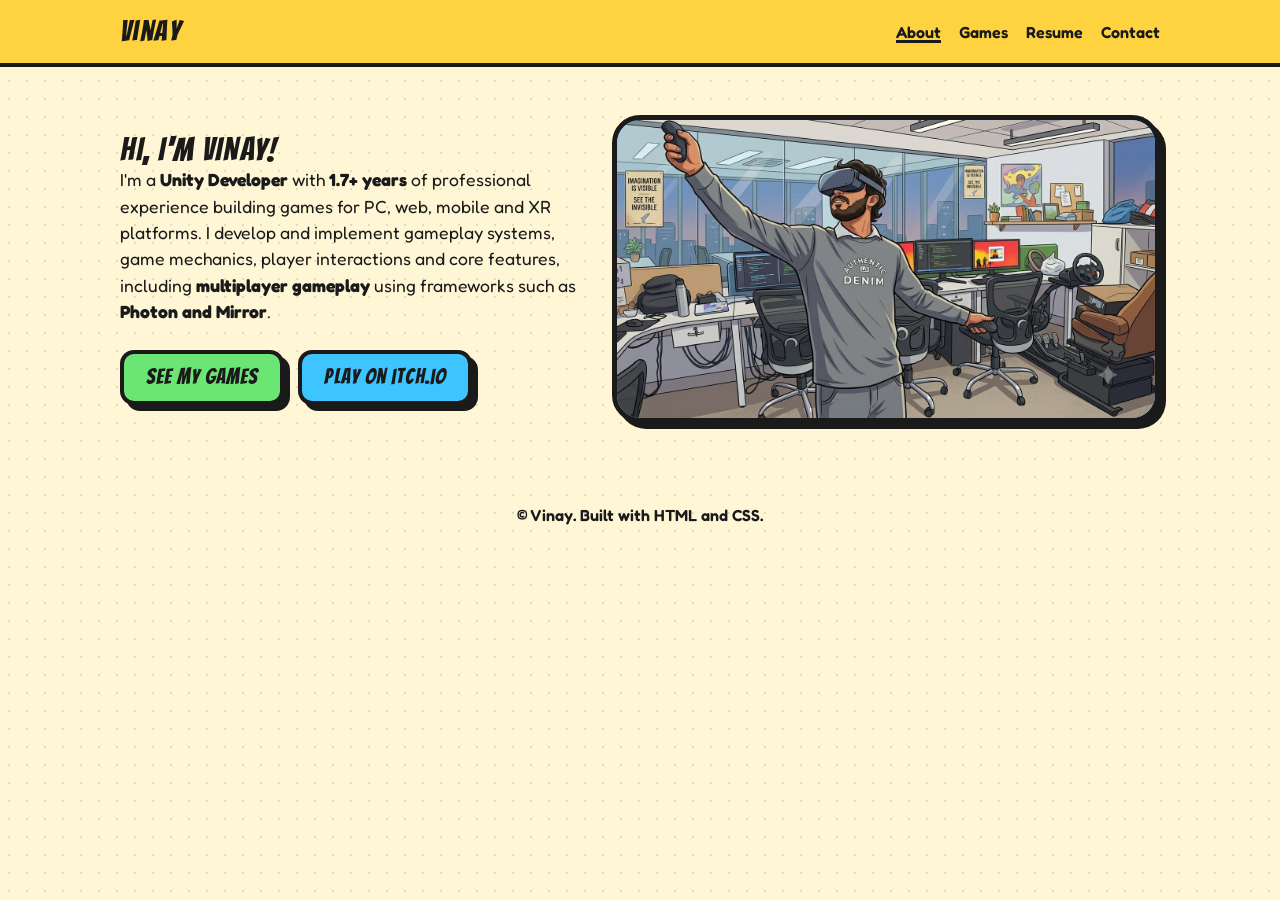
==== index.html @ 281eb896 "laws of newton gif added" ====
<!doctype html>
<html lang="en">
  <head>
    <meta charset="UTF-8" />
    <meta name="viewport" content="width=device-width, initial-scale=1" />
    <title>Vinay | Unity & XR Game Developer</title>
    <meta
      name="description"
      content="Portfolio of Vinay, a Unity and XR game developer working across mobile, desktop, VR and WebGL."
    />
    <link rel="preconnect" href="https://fonts.googleapis.com" />
    <link rel="preconnect" href="https://fonts.gstatic.com" crossorigin />
    <link
      href="https://fonts.googleapis.com/css2?family=Bangers&family=Fredoka:wght@400;600&display=swap"
      rel="stylesheet"
    />
    <link rel="stylesheet" href="style.css" />
  </head>
  <body>
    <nav>
      <div class="wrap">
        <a class="logo" href="index.html#top">Vinay</a>
        <ul>
          <li><a href="index.html" class="active">About</a></li>
          <li><a href="games.html">Games</a></li>
          <li><a href="resume.html">Resume</a></li>
          <li><a href="contact.html">Contact</a></li>
        </ul>
      </div>
    </nav>
    <main>
      <header class="hero" id="top">
        <div class="wrap hero-grid">
          <div class="hero-text">
            <h1>HI, I'M VINAY!</h1>
            <p class="about-text">
              I'm a <strong>Unity Developer</strong> with
              <strong>1.7+ years</strong> of professional experience building
              games for PC, web, mobile and XR platforms. I develop and
              implement gameplay systems, game mechanics, player interactions
              and core features, including
              <strong>multiplayer gameplay</strong> using frameworks such as
              <strong>Photon and Mirror</strong>.
            </p>
            <div class="btns">
              <a class="btn" href="games.html">See my games</a>
              <a class="btn alt" href="https://vinaydev.itch.io/"
                >Play on itch.io</a
              >
            </div>
          </div>
          <div class="mascot">
            <img src="assets/mascot.png" alt="Vinay working in VR" />
          </div>
        </div>
      </header>
    </main>
    <footer>&copy; Vinay. Built with HTML and CSS.</footer>
  </body>
</html>
---- style.css ----
:root {
  --ink: #1a1a1a;
  --paper: #fff6d6;
  --yellow: #ffd23f;
  --pink: #ff5c8a;
  --blue: #3ec5ff;
  --green: #6be675;
  --shadow: 6px 6px 0 var(--ink);
}

* {
  box-sizing: border-box;
  margin: 0;
}

html {
  scroll-behavior: smooth;
}

body {
  font-family: "Fredoka", "Trebuchet MS", sans-serif;
  color: var(--ink);
  background: var(--paper);
  background-image: radial-gradient(
    rgba(26, 26, 26, 0.12) 1.5px,
    transparent 1.5px
  );
  background-size: 18px 18px;
  line-height: 1.5;
}

h1,
h2,
h3,
.logo,
.btn,
.skills li {
  font-family: "Bangers", "Impact", sans-serif;
  font-weight: 400;
  letter-spacing: 0.05em;
}

h1,
h2,
h3 {
  line-height: 1.05;
}

a {
  color: inherit;
}

a:focus-visible {
  outline: 4px solid var(--pink);
  outline-offset: 3px;
}

.wrap {
  max-width: 1080px;
  margin: 0 auto;
  padding: 0 20px;
}

nav {
  position: sticky;
  top: 0;
  z-index: 5;
  background: var(--yellow);
  border-bottom: 4px solid var(--ink);
}

nav .wrap {
  display: flex;
  justify-content: space-between;
  align-items: center;
  padding-top: 10px;
  padding-bottom: 10px;
  gap: 12px;
  flex-wrap: wrap;
}

.logo {
  font-size: 1.8rem;
  text-decoration: none;
}

nav ul {
  display: flex;
  gap: 18px;
  list-style: none;
  padding: 0;
  flex-wrap: wrap;
}

nav ul a {
  font-weight: 600;
  text-decoration: none;
}

nav ul a:hover {
  text-decoration: underline;
  text-decoration-thickness: 3px;
}

.hero {
  padding: 48px 0;
}

.hero .wrap {
  display: grid;
  grid-template-columns: 1fr 1.2fr;
  gap: 36px;
  align-items: center;
}

.mascot {
  width: 100%;
  aspect-ratio: 16 / 9;
  background: var(--blue);
  border: 5px solid var(--ink);
  border-radius: 20px;
  box-shadow: 8px 8px 0 var(--ink);
  overflow: hidden;
  display: flex;
  align-items: center;
  justify-content: center;
}

.mascot img {
  width: 100%;
  height: 100%;
  object-fit: cover;
  display: block;
}

@media (max-width: 900px) {
  .hero .wrap {
    grid-template-columns: 1fr;
  }
}

.btns {
  display: flex;
  gap: 14px;
  margin-top: 24px;
  flex-wrap: wrap;
}

.btn {
  display: inline-block;
  font-size: 1.3rem;
  text-decoration: none;
  background: var(--green);
  border: 4px solid var(--ink);
  border-radius: 14px;
  padding: 8px 22px;
  box-shadow: var(--shadow);
  transition:
    transform 0.1s,
    box-shadow 0.1s;
}

.btn.alt {
  background: var(--blue);
}

.btn:hover {
  transform: translate(3px, 3px);
  box-shadow: 3px 3px 0 var(--ink);
}

.mascot {
  display: grid;
  place-items: center;
  min-height: 280px;
  background: var(--blue);
  border: 5px solid var(--ink);
  border-radius: 28px;
  box-shadow: var(--shadow);
  overflow: hidden;
}

.mascot img {
  max-width: 100%;
  max-height: 380px;
  display: block;
}

.mascot span {
  font-family: "Bangers", "Impact", sans-serif;
  font-size: 1.6rem;
  padding: 20px;
  text-align: center;
}

.mascot:has(img) span {
  display: none;
}

.mascot.round {
  width: 260px;
  height: 260px;
  min-height: 0;
  border-radius: 50%;
  justify-self: center;
}

.mascot.round img {
  width: 100%;
  height: 100%;
  max-height: none;
  object-fit: cover;
}

.mascot.round span {
  font-size: 1.1rem;
  padding: 12px;
}

section {
  padding: 48px 0;
}

h2 {
  font-size: clamp(2.2rem, 5vw, 3.2rem);
  display: inline-block;
  background: var(--yellow);
  border: 4px solid var(--ink);
  padding: 4px 18px;
  box-shadow: var(--shadow);
  transform: rotate(-1.5deg);
  margin-bottom: 32px;
}

.grid {
  display: grid;
  grid-template-columns: repeat(auto-fit, minmax(min(100%, 440px), 1fr));
  gap: 28px;
}

.card {
  background: #fff;
  border: 5px solid var(--ink);
  border-radius: 20px;
  box-shadow: var(--shadow);
  overflow: hidden;
  display: flex;
  flex-direction: column;
}

.video {
  aspect-ratio: 16/9;
  background: var(--ink);
  display: grid;
  place-items: center;
  border-bottom: 5px solid var(--ink);
}

.video:empty::after {
  content: "Video coming soon";
  font-family: "Bangers", "Impact", sans-serif;
  color: var(--yellow);
  font-size: 1.7rem;
  letter-spacing: 0.06em;
}

.video iframe {
  width: 100%;
  height: 100%;
  border: 0;
}

.info {
  padding: 18px 20px 22px;
}

.info h3 {
  font-size: 1.9rem;
  margin-bottom: 6px;
}

.meta {
  font-weight: 600;
  opacity: 0.7;
  margin-bottom: 6px;
}

h3.group {
  font-size: 1.6rem;
  margin: 28px 0 6px;
}

h3.group .when {
  font-family: "Fredoka", sans-serif;
  font-size: 1rem;
  font-weight: 600;
  opacity: 0.7;
  margin-left: 10px;
}

.group-note {
  margin-bottom: 18px;
  max-width: 40rem;
}

.grid + h3.group {
  margin-top: 40px;
}

.skillgroups {
  display: grid;
  grid-template-columns: repeat(auto-fit, minmax(220px, 1fr));
  gap: 18px;
}

.skillgroup {
  background: #fff;
  border: 4px solid var(--ink);
  border-radius: 14px;
  padding: 14px;
  box-shadow: 5px 5px 0 var(--ink);
}

.skillgroup h3.group {
  font-size: 1.3rem;
  margin: 0 0 10px;
}

.more {
  display: inline-block;
  margin-top: 12px;
  font-weight: 600;
}

.chips {
  display: flex;
  flex-wrap: wrap;
  gap: 8px;
  margin-top: 14px;
  list-style: none;
  padding: 0;
}

.chips li {
  background: var(--yellow);
  border: 3px solid var(--ink);
  border-radius: 999px;
  padding: 2px 12px;
  font-size: 0.9rem;
  font-weight: 600;
}

.card:nth-child(4n + 2) .chips li {
  background: var(--pink);
  color: #fff;
}

.card:nth-child(4n + 3) .chips li {
  background: var(--blue);
}

.card:nth-child(4n + 4) .chips li {
  background: var(--green);
}

.skills {
  display: flex;
  flex-wrap: wrap;
  gap: 8px;
  list-style: none;
  padding: 0;
}

.skills li {
  font-size: 1rem;
  background: #fff;
  border: 3px solid var(--ink);
  border-radius: 8px;
  padding: 3px 12px;
  box-shadow: 3px 3px 0 var(--ink);
}

.contact {
  background: var(--pink);
  border: 5px solid var(--ink);
  border-radius: 24px;
  box-shadow: var(--shadow);
  padding: 32px;
}

.contact p {
  margin-bottom: 20px;
  font-size: 1.1rem;
  max-width: 36rem;
}

.about-text {
  max-width: 44rem;
  font-size: 1.1rem;
}

.contact-row {
  display: flex;
  align-items: flex-start;
  gap: 22px;
  flex-wrap: wrap;
  margin-bottom: 22px;
}

.icon-item {
  display: flex;
  flex-direction: column;
  align-items: center;
  gap: 6px;
  text-decoration: none;
  color: var(--ink);
  cursor: pointer;
}

.icon-circle {
  width: 48px;
  height: 48px;
  border-radius: 50%;
  background: #fff;
  border: 3px solid var(--ink);
  display: flex;
  align-items: center;
  justify-content: center;
  box-shadow: 3px 3px 0 var(--ink);
  transition:
    transform 0.1s,
    box-shadow 0.1s;
}

.icon-item:hover .icon-circle {
  transform: translate(2px, 2px);
  box-shadow: 1px 1px 0 var(--ink);
}

.icon-label {
  font-size: 0.85rem;
  font-weight: 600;
}

footer {
  text-align: center;
  padding: 32px 20px 48px;
  font-weight: 600;
}

@media (max-width: 760px) {
  .hero .wrap {
    grid-template-columns: 1fr;
  }
  .hero {
    padding-top: 40px;
  }
}

@media (prefers-reduced-motion: reduce) {
  html {
    scroll-behavior: auto;
  }
  .btn {
    transition: none;
  }
}

.dev-badge {
  font-size: 0.75rem;
  font-weight: 600;
  color: #6b7280;
  border: 1.5px solid #6b7280;
  border-radius: 12px;
  padding: 2px 8px;
  margin-left: 8px;
  vertical-align: middle;
  text-transform: uppercase;
}

.page-header {
  padding: 56px 0 8px;
}
.page-header h1 {
  font-size: clamp(2.6rem, 7vw, 4.2rem);
  color: var(--pink);
  -webkit-text-stroke: 3px var(--ink);
  paint-order: stroke fill;
}
nav ul a.active {
  text-decoration: underline;
  text-decoration-thickness: 3px;
}
.resume-intro {
  padding-top: 8px;
}
.resume-top {
  display: flex;
  align-items: center;
  gap: 16px;
  flex-wrap: wrap;
  margin-bottom: 8px;
}

.video-link {
  display: block;
  position: relative;
  text-decoration: none;
  cursor: pointer;
}

.video {
  position: relative;
  aspect-ratio: 16 / 9;
  background: var(--ink);
  border-bottom: 5px solid var(--ink);
  overflow: hidden;
}

.video img {
  width: 100%;
  height: 100%;
  object-fit: cover;
  display: block;
}

/* .video-link::after {
  content: "▶ Watch on YouTube";
  position: absolute;
  bottom: 12px;
  right: 12px;
  background: rgba(26, 26, 26, 0.9);
  color: var(--yellow);
  font-family: "Bangers", "Impact", sans-serif;
  padding: 4px 12px;
  border: 2px solid var(--ink);
  border-radius: 8px;
  font-size: 1rem;
  letter-spacing: 0.05em;
  box-shadow: 2px 2px 0 var(--ink);
  opacity: 0.85;
  transition:
    opacity 0.2s,
    transform 0.2s;
} */

.video-link:hover::after {
  opacity: 1;
  transform: scale(1.05);
}

.video-modal-btn {
  background: none;
  border: none;
  padding: 0;
  width: 100%;
  cursor: pointer;
  display: block;
  text-align: left;
}

.modal {
  position: fixed;
  top: 0;
  left: 0;
  width: 100vw;
  height: 100vh;
  z-index: 100;
  display: flex;
  align-items: center;
  justify-content: center;
  opacity: 0;
  pointer-events: none;
  transition: opacity 0.25s ease;
}

.modal.active {
  opacity: 1;
  pointer-events: auto;
}

.modal-overlay {
  position: absolute;
  top: 0;
  left: 0;
  width: 100%;
  height: 100%;
  background: rgba(0, 0, 0, 0.75);
}

.modal-container {
  position: relative;
  background: var(--paper);
  border: 5px solid var(--ink);
  border-radius: 20px;
  box-shadow: 8px 8px 0 var(--ink);
  width: 90%;
  max-width: 720px;
  max-height: 90vh;
  overflow-y: auto;
  z-index: 101;
  padding: 24px;
}

.modal-close {
  position: absolute;
  top: 12px;
  right: 16px;
  background: var(--pink);
  color: #fff;
  border: 3px solid var(--ink);
  border-radius: 50%;
  width: 36px;
  height: 36px;
  font-size: 1.4rem;
  font-weight: bold;
  cursor: pointer;
  display: flex;
  align-items: center;
  justify-content: center;
  z-index: 102;
  box-shadow: 2px 2px 0 var(--ink);
}

.modal-video-wrap {
  aspect-ratio: 16 / 9;
  background: var(--ink);
  border: 4px solid var(--ink);
  border-radius: 12px;
  overflow: hidden;
  margin-bottom: 20px;
}

.modal-video-wrap iframe {
  width: 100%;
  height: 100%;
  border: 0;
}

.modal-body h2 {
  font-size: 2rem;
  margin-bottom: 10px;
}

.modal-body h3 {
  font-size: 1.4rem;
  margin-top: 18px;
  margin-bottom: 6px;
  color: var(--pink);
}

.modal-desc,
.modal-tech {
  font-size: 1.05rem;
  line-height: 1.6;
}

.card.modal-trigger {
  cursor: pointer;
  transition:
    transform 0.15s ease,
    box-shadow 0.15s ease;
}

.card.modal-trigger:hover {
  transform: translate(-2px, -2px);
  box-shadow: 8px 8px 0 var(--ink);
}
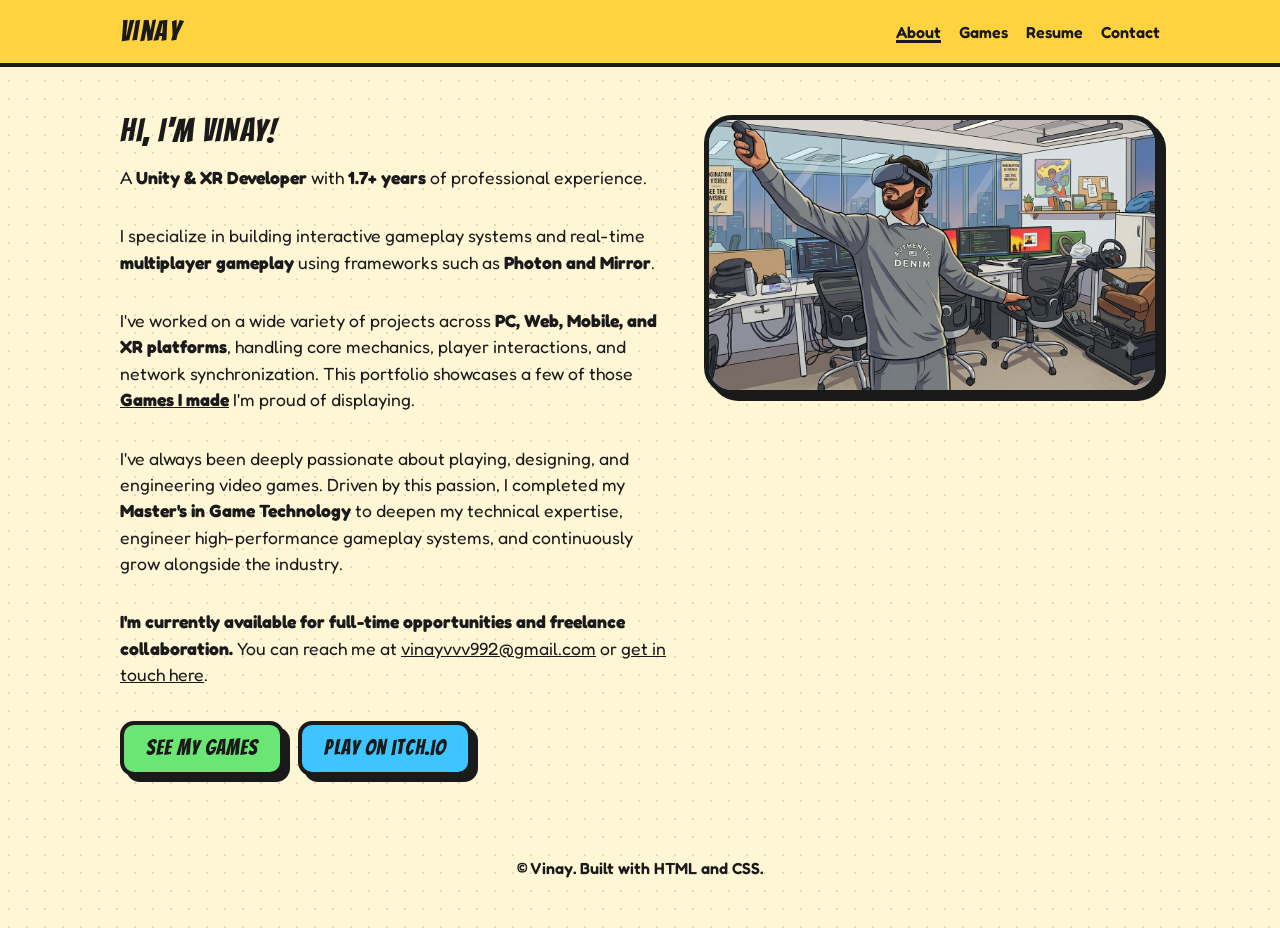
==== commit 9790021b: "changes at bio" ====
--- a/index.html
+++ b/index.html
@@ -33,14 +33,41 @@
         <div class="wrap hero-grid">
           <div class="hero-text">
             <h1>HI, I'M VINAY!</h1>
+
             <p class="about-text">
-              I'm a <strong>Unity Developer</strong> with
-              <strong>1.7+ years</strong> of professional experience building
-              games for PC, web, mobile and XR platforms. I develop and
-              implement gameplay systems, game mechanics, player interactions
-              and core features, including
-              <strong>multiplayer gameplay</strong> using frameworks such as
-              <strong>Photon and Mirror</strong>.
+              A <strong>Unity & XR Developer</strong> with
+              <strong>1.7+ years</strong> of professional experience.
+            </p>
+            <p class="about-text">
+              I specialize in building interactive gameplay systems and
+              real-time <strong>multiplayer gameplay</strong> using frameworks
+              such as <strong>Photon and Mirror</strong>.
+            </p>
+            <p class="about-text">
+              I've worked on a wide variety of projects across
+              <strong>PC, Web, Mobile, and XR platforms</strong>, handling core
+              mechanics, player interactions, and network synchronization. This
+              portfolio showcases a few of those
+              <a href="#games"><strong>Games I made</strong></a> I'm proud of
+              displaying.
+            </p>
+
+            <p class="about-text">
+              I've always been deeply passionate about playing, designing, and
+              engineering video games. Driven by this passion, I completed my
+              <strong>Master's in Game Technology</strong> to deepen my
+              technical expertise, engineer high-performance gameplay systems,
+              and continuously grow alongside the industry.
+            </p>
+
+            <p class="about-text">
+              <strong
+                >I'm currently available for full-time opportunities and
+                freelance collaboration.</strong
+              >
+              You can reach me at
+              <a href="#contact">vinayvvv992@gmail.com</a> or
+              <a href="#contact">get in touch here</a>.
             </p>
             <div class="btns">
               <a class="btn" href="games.html">See my games</a>
--- a/style.css
+++ b/style.css
@@ -101,16 +101,15 @@
   text-decoration: underline;
   text-decoration-thickness: 3px;
 }
-
 .hero {
   padding: 48px 0;
 }
 
 .hero .wrap {
   display: grid;
-  grid-template-columns: 1fr 1.2fr;
+  grid-template-columns: 1.2fr 1fr;
   gap: 36px;
-  align-items: center;
+  align-items: start;
 }
 
 .mascot {
@@ -124,6 +123,8 @@
   display: flex;
   align-items: center;
   justify-content: center;
+  position: sticky;
+  top: 80px;
 }
 
 .mascot img {
@@ -393,10 +394,13 @@
   font-size: 1.1rem;
   max-width: 36rem;
 }
-
+.hero-text h1 {
+  margin-bottom: 1rem;
+}
 .about-text {
   max-width: 44rem;
   font-size: 1.1rem;
+  margin-bottom: 2rem;
 }
 
 .contact-row {
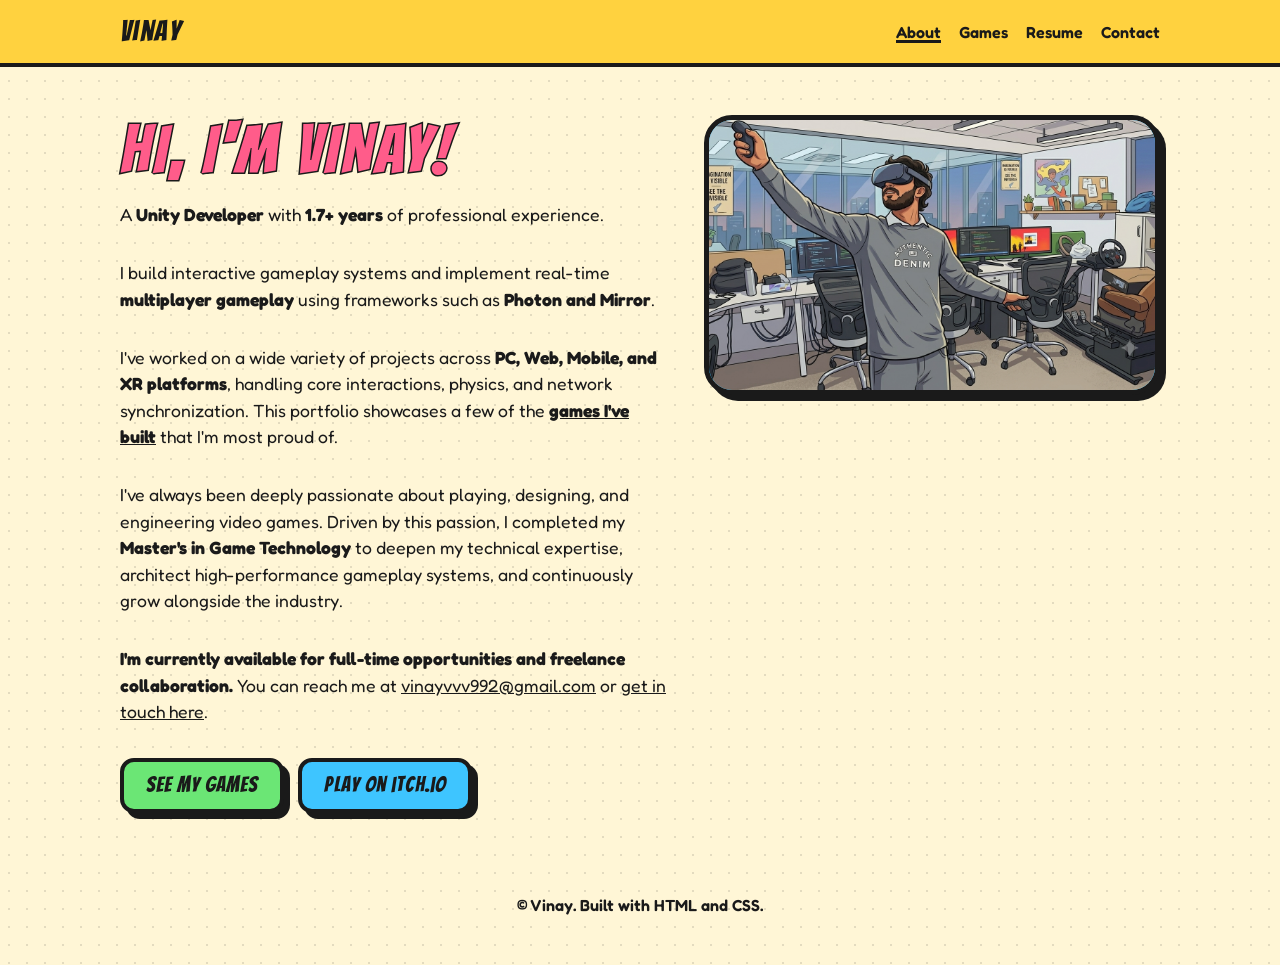
==== commit 742f6272: "changes in resume" ====
--- a/index.html
+++ b/index.html
@@ -3,7 +3,7 @@
   <head>
     <meta charset="UTF-8" />
     <meta name="viewport" content="width=device-width, initial-scale=1" />
-    <title>Vinay | Unity & XR Game Developer</title>
+    <title>Vinay | Unity Developer</title>
     <meta
       name="description"
       content="Portfolio of Vinay, a Unity and XR game developer working across mobile, desktop, VR and WebGL."
@@ -35,29 +35,29 @@
             <h1>HI, I'M VINAY!</h1>
 
             <p class="about-text">
-              A <strong>Unity & XR Developer</strong> with
+              A <strong>Unity Developer</strong> with
               <strong>1.7+ years</strong> of professional experience.
             </p>
             <p class="about-text">
-              I specialize in building interactive gameplay systems and
-              real-time <strong>multiplayer gameplay</strong> using frameworks
-              such as <strong>Photon and Mirror</strong>.
+              I build interactive gameplay systems and implement real-time
+              <strong>multiplayer gameplay</strong> using frameworks such as
+              <strong>Photon and Mirror</strong>.
             </p>
             <p class="about-text">
               I've worked on a wide variety of projects across
               <strong>PC, Web, Mobile, and XR platforms</strong>, handling core
-              mechanics, player interactions, and network synchronization. This
-              portfolio showcases a few of those
-              <a href="#games"><strong>Games I made</strong></a> I'm proud of
-              displaying.
+              interactions, physics, and network synchronization. This portfolio
+              showcases a few of the
+              <a href="games.html"> <strong>games I've built</strong></a> that
+              I'm most proud of.
             </p>
 
             <p class="about-text">
               I've always been deeply passionate about playing, designing, and
               engineering video games. Driven by this passion, I completed my
-              <strong>Master's in Game Technology</strong> to deepen my
-              technical expertise, engineer high-performance gameplay systems,
-              and continuously grow alongside the industry.
+              <strong>Master's in Game Technology</strong>
+              to deepen my technical expertise, architect high-performance
+              gameplay systems, and continuously grow alongside the industry.
             </p>
 
             <p class="about-text">
@@ -66,8 +66,8 @@
                 freelance collaboration.</strong
               >
               You can reach me at
-              <a href="#contact">vinayvvv992@gmail.com</a> or
-              <a href="#contact">get in touch here</a>.
+              <a href="contact.html">vinayvvv992@gmail.com</a> or
+              <a href="contact.html"> get in touch here</a>.
             </p>
             <div class="btns">
               <a class="btn" href="games.html">See my games</a>
--- a/style.css
+++ b/style.css
@@ -110,6 +110,13 @@
   grid-template-columns: 1.2fr 1fr;
   gap: 36px;
   align-items: start;
+}
+.hero-text h1 {
+  font-size: clamp(2.6rem, 7vw, 4.2rem);
+  color: var(--pink);
+  -webkit-text-stroke: 3px var(--ink);
+  paint-order: stroke fill;
+  margin-bottom: 0.5rem;
 }
 
 .mascot {
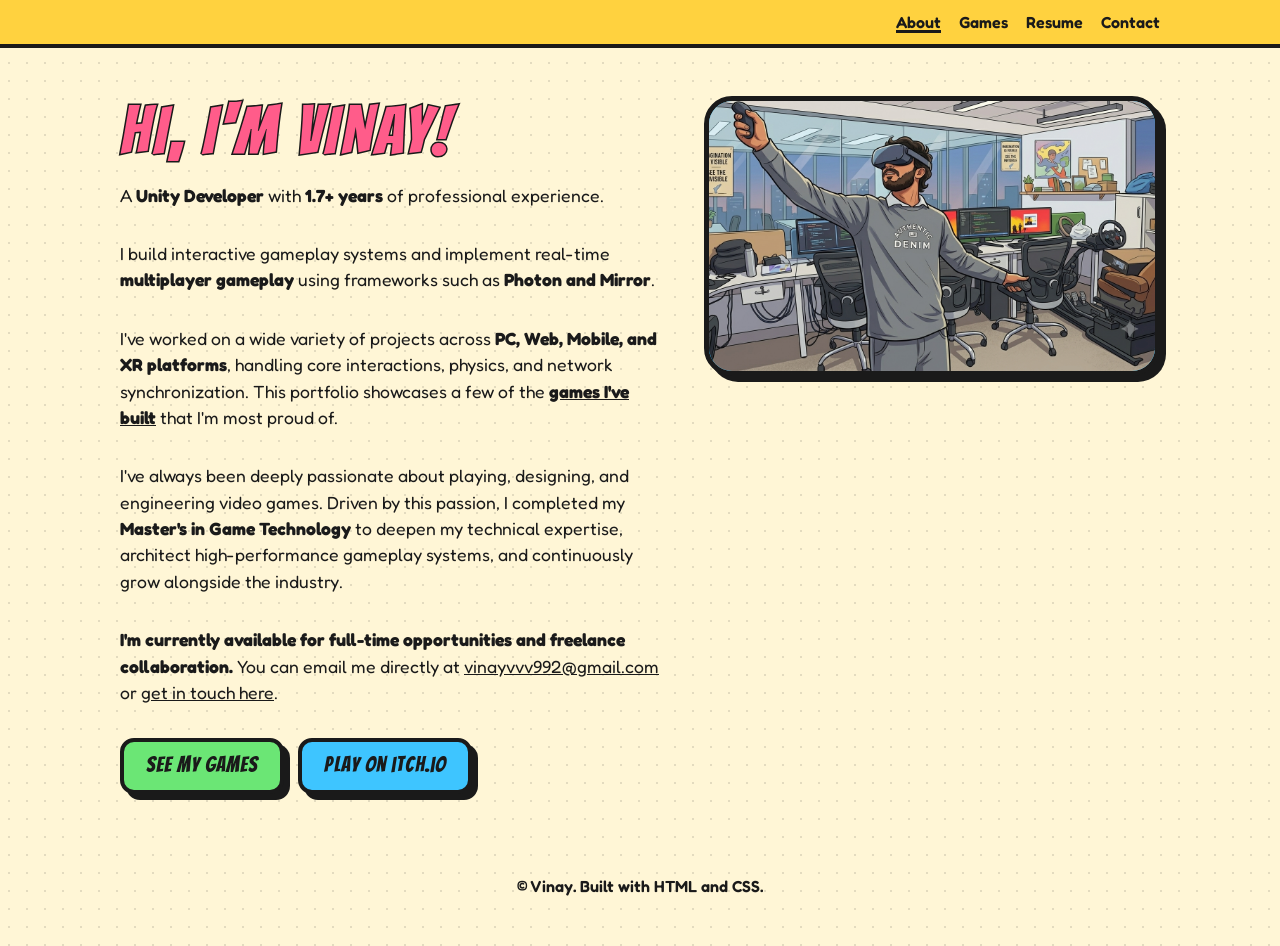
==== commit 2b857f19: "changes in contact page" ====
--- a/index.html
+++ b/index.html
@@ -19,7 +19,7 @@
   <body>
     <nav>
       <div class="wrap">
-        <a class="logo" href="index.html#top">Vinay</a>
+        <!-- <a class="logo" href="index.html#top">Vinay</a> -->
         <ul>
           <li><a href="index.html" class="active">About</a></li>
           <li><a href="games.html">Games</a></li>
@@ -60,14 +60,15 @@
               gameplay systems, and continuously grow alongside the industry.
             </p>
 
+            <p class="about-text"></p>
             <p class="about-text">
               <strong
                 >I'm currently available for full-time opportunities and
-                freelance collaboration.</strong
-              >
-              You can reach me at
-              <a href="contact.html">vinayvvv992@gmail.com</a> or
-              <a href="contact.html"> get in touch here</a>.
+                freelance collaboration.
+              </strong>
+              You can email me directly at
+              <a href="mailto:vinayvvv992@gmail.com">vinayvvv992@gmail.com</a>
+              or <a href="contact.html">get in touch here</a>.
             </p>
             <div class="btns">
               <a class="btn" href="games.html">See my games</a>
--- a/style.css
+++ b/style.css
@@ -71,7 +71,7 @@
 
 nav .wrap {
   display: flex;
-  justify-content: space-between;
+  justify-content: flex-end;
   align-items: center;
   padding-top: 10px;
   padding-bottom: 10px;
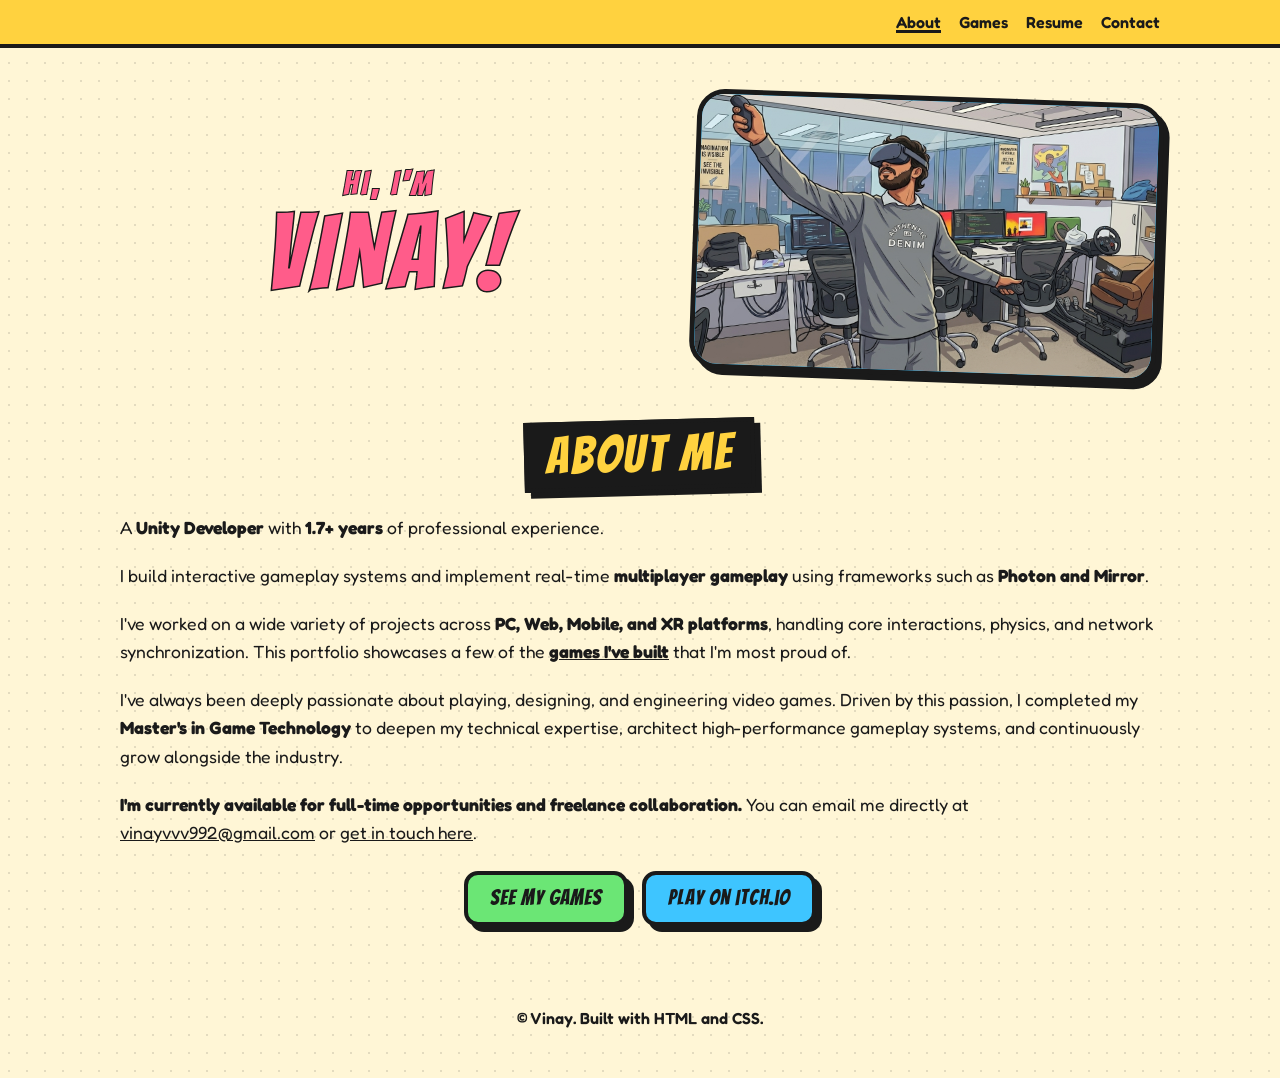
==== commit 144ae660: "changes made in intro page" ====
--- a/index.html
+++ b/index.html
@@ -30,55 +30,56 @@
     </nav>
     <main>
       <header class="hero" id="top">
-        <div class="wrap hero-grid">
-          <div class="hero-text">
-            <h1>HI, I'M VINAY!</h1>
-
-            <p class="about-text">
-              A <strong>Unity Developer</strong> with
-              <strong>1.7+ years</strong> of professional experience.
-            </p>
-            <p class="about-text">
-              I build interactive gameplay systems and implement real-time
-              <strong>multiplayer gameplay</strong> using frameworks such as
-              <strong>Photon and Mirror</strong>.
-            </p>
-            <p class="about-text">
-              I've worked on a wide variety of projects across
-              <strong>PC, Web, Mobile, and XR platforms</strong>, handling core
-              interactions, physics, and network synchronization. This portfolio
-              showcases a few of the
-              <a href="games.html"> <strong>games I've built</strong></a> that
-              I'm most proud of.
-            </p>
-
-            <p class="about-text">
-              I've always been deeply passionate about playing, designing, and
-              engineering video games. Driven by this passion, I completed my
-              <strong>Master's in Game Technology</strong>
-              to deepen my technical expertise, architect high-performance
-              gameplay systems, and continuously grow alongside the industry.
-            </p>
-
-            <p class="about-text"></p>
-            <p class="about-text">
-              <strong
-                >I'm currently available for full-time opportunities and
-                freelance collaboration.
-              </strong>
-              You can email me directly at
-              <a href="mailto:vinayvvv992@gmail.com">vinayvvv992@gmail.com</a>
-              or <a href="contact.html">get in touch here</a>.
-            </p>
-            <div class="btns">
-              <a class="btn" href="games.html">See my games</a>
-              <a class="btn alt" href="https://vinaydev.itch.io/"
-                >Play on itch.io</a
-              >
+        <div class="wrap">
+          <div class="hero-top">
+            <div class="hero-name">
+              <h1><span class="hello">HI, I'M</span> VINAY!</h1>
+            </div>
+            <div class="mascot">
+              <img src="assets/mascot.png" alt="Vinay working in VR" />
             </div>
           </div>
-          <div class="mascot">
-            <img src="assets/mascot.png" alt="Vinay working in VR" />
+
+          <div class="about-tag"><h2>About me</h2></div>
+
+          <p class="about-text">
+            A <strong>Unity Developer</strong> with
+            <strong>1.7+ years</strong> of professional experience.
+          </p>
+          <p class="about-text">
+            I build interactive gameplay systems and implement real-time
+            <strong>multiplayer gameplay</strong> using frameworks such as
+            <strong>Photon and Mirror</strong>.
+          </p>
+          <p class="about-text">
+            I've worked on a wide variety of projects across
+            <strong>PC, Web, Mobile, and XR platforms</strong>, handling core
+            interactions, physics, and network synchronization. This portfolio
+            showcases a few of the
+            <a href="games.html"> <strong>games I've built</strong></a> that
+            I'm most proud of.
+          </p>
+          <p class="about-text">
+            I've always been deeply passionate about playing, designing, and
+            engineering video games. Driven by this passion, I completed my
+            <strong>Master's in Game Technology</strong>
+            to deepen my technical expertise, architect high-performance
+            gameplay systems, and continuously grow alongside the industry.
+          </p>
+          <p class="about-text">
+            <strong
+              >I'm currently available for full-time opportunities and
+              freelance collaboration.
+            </strong>
+            You can email me directly at
+            <a href="mailto:vinayvvv992@gmail.com">vinayvvv992@gmail.com</a>
+            or <a href="contact.html">get in touch here</a>.
+          </p>
+          <div class="btns">
+            <a class="btn" href="games.html">See my games</a>
+            <a class="btn alt" href="https://vinaydev.itch.io/"
+              >Play on itch.io</a
+            >
           </div>
         </div>
       </header>
--- a/style.css
+++ b/style.css
@@ -71,7 +71,7 @@
 
 nav .wrap {
   display: flex;
-  justify-content: flex-end;
+  justify-content: flex-end; /* Moves About, Games, Resume, Contact to the right */
   align-items: center;
   padding-top: 10px;
   padding-bottom: 10px;
@@ -105,18 +105,34 @@
   padding: 48px 0;
 }
 
-.hero .wrap {
+.hero-top {
   display: grid;
-  grid-template-columns: 1.2fr 1fr;
+  grid-template-columns: 1.15fr 1fr;
   gap: 36px;
-  align-items: start;
-}
-.hero-text h1 {
-  font-size: clamp(2.6rem, 7vw, 4.2rem);
+  align-items: center;
+  margin-bottom: 44px;
+}
+.hero-name {
+  text-align: center;
+}
+.hero-name h1 {
+  font-size: clamp(3.6rem, 10vw, 6.5rem);
+  line-height: 1;
   color: var(--pink);
   -webkit-text-stroke: 3px var(--ink);
   paint-order: stroke fill;
-  margin-bottom: 0.5rem;
+}
+.hero-name h1 .hello {
+  display: block;
+  font-size: 0.32em;
+  letter-spacing: 0.1em;
+  -webkit-text-stroke: 2px var(--ink);
+}
+.about-tag {
+  text-align: center;
+}
+.about-tag h2 {
+  margin-bottom: 24px;
 }
 
 .mascot {
@@ -130,8 +146,7 @@
   display: flex;
   align-items: center;
   justify-content: center;
-  position: sticky;
-  top: 80px;
+  transform: rotate(2deg);
 }
 
 .mascot img {
@@ -142,7 +157,7 @@
 }
 
 @media (max-width: 900px) {
-  .hero .wrap {
+  .hero-top {
     grid-template-columns: 1fr;
   }
 }
@@ -152,6 +167,7 @@
   gap: 14px;
   margin-top: 24px;
   flex-wrap: wrap;
+  justify-content: center;
 }
 
 .btn {
@@ -232,7 +248,8 @@
 h2 {
   font-size: clamp(2.2rem, 5vw, 3.2rem);
   display: inline-block;
-  background: var(--yellow);
+  background: var(--ink);
+  color: var(--yellow);
   border: 4px solid var(--ink);
   padding: 4px 18px;
   box-shadow: var(--shadow);
@@ -350,25 +367,12 @@
 }
 
 .chips li {
-  background: var(--yellow);
+  background: #fff;
   border: 3px solid var(--ink);
   border-radius: 999px;
   padding: 2px 12px;
   font-size: 0.9rem;
   font-weight: 600;
-}
-
-.card:nth-child(4n + 2) .chips li {
-  background: var(--pink);
-  color: #fff;
-}
-
-.card:nth-child(4n + 3) .chips li {
-  background: var(--blue);
-}
-
-.card:nth-child(4n + 4) .chips li {
-  background: var(--green);
 }
 
 .skills {
@@ -401,13 +405,12 @@
   font-size: 1.1rem;
   max-width: 36rem;
 }
-.hero-text h1 {
-  margin-bottom: 1rem;
-}
 .about-text {
-  max-width: 44rem;
+  max-width: 100%;
+  margin: 0 0 1.25rem;
   font-size: 1.1rem;
-  margin-bottom: 2rem;
+  line-height: 1.6;
+  text-align: left;
 }
 
 .contact-row {
@@ -460,7 +463,7 @@
 }
 
 @media (max-width: 760px) {
-  .hero .wrap {
+  .hero-top {
     grid-template-columns: 1fr;
   }
   .hero {
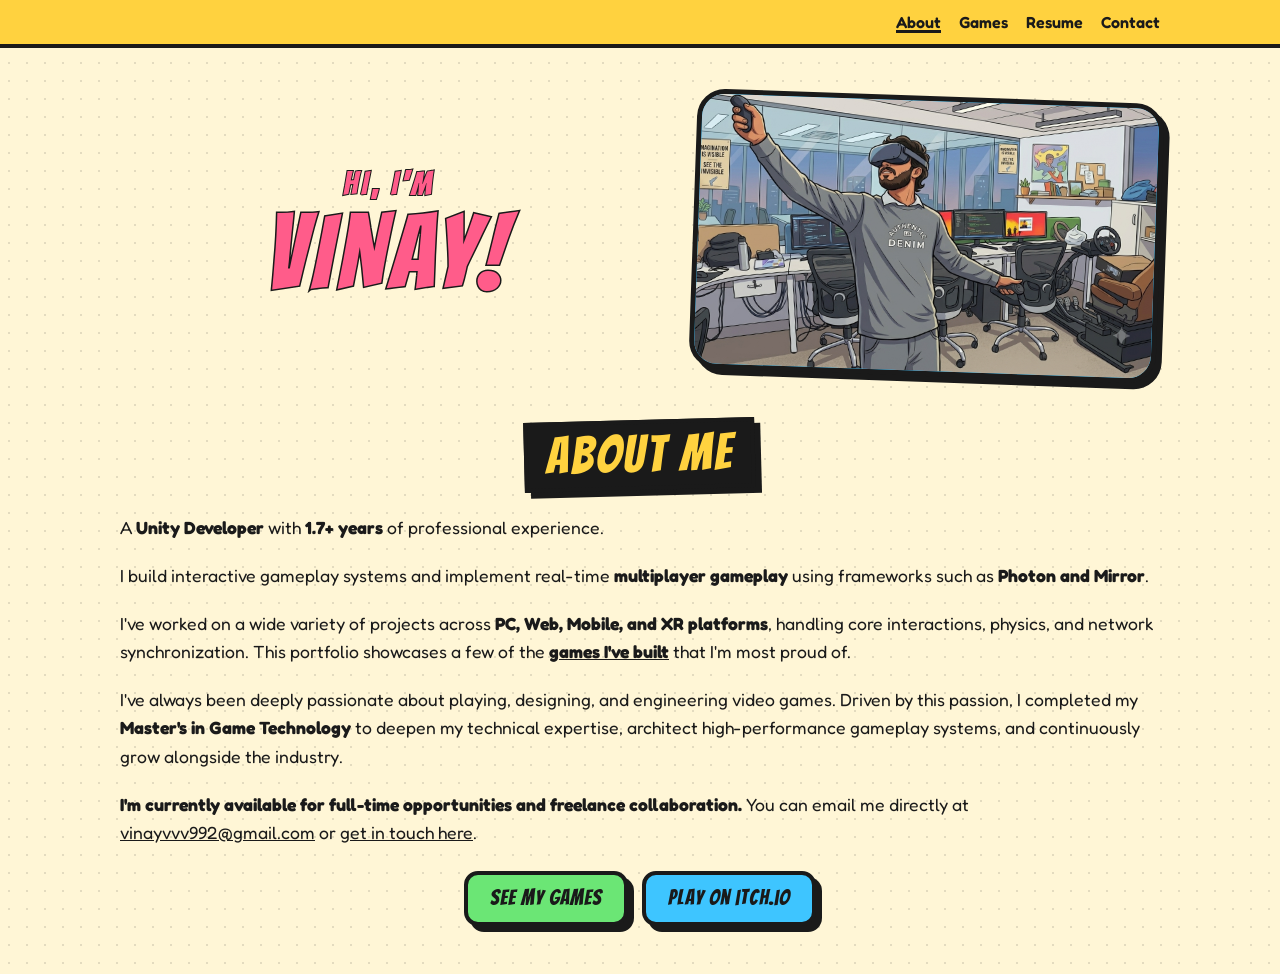
==== commit 12a7b0ac: "made some changes in games" ====
--- a/index.html
+++ b/index.html
@@ -56,8 +56,8 @@
             <strong>PC, Web, Mobile, and XR platforms</strong>, handling core
             interactions, physics, and network synchronization. This portfolio
             showcases a few of the
-            <a href="games.html"> <strong>games I've built</strong></a> that
-            I'm most proud of.
+            <a href="games.html"> <strong>games I've built</strong></a> that I'm
+            most proud of.
           </p>
           <p class="about-text">
             I've always been deeply passionate about playing, designing, and
@@ -68,8 +68,8 @@
           </p>
           <p class="about-text">
             <strong
-              >I'm currently available for full-time opportunities and
-              freelance collaboration.
+              >I'm currently available for full-time opportunities and freelance
+              collaboration.
             </strong>
             You can email me directly at
             <a href="mailto:vinayvvv992@gmail.com">vinayvvv992@gmail.com</a>
@@ -84,6 +84,6 @@
         </div>
       </header>
     </main>
-    <footer>&copy; Vinay. Built with HTML and CSS.</footer>
+    <!-- <footer>&copy; Vinay. Built with HTML and CSS.</footer> -->
   </body>
 </html>
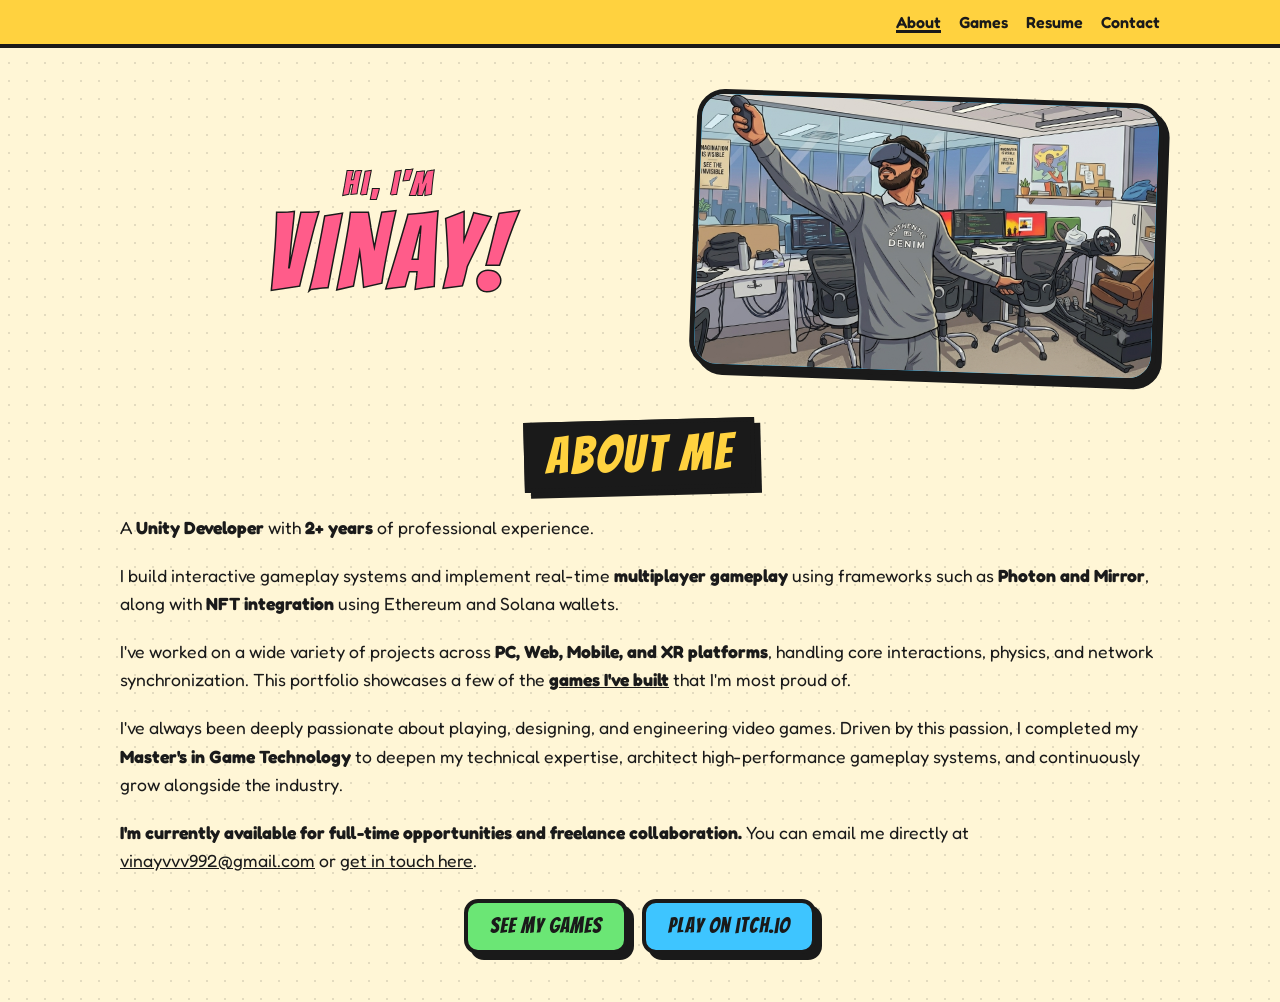
==== commit d7bcb6d5: "bio" ====
--- a/index.html
+++ b/index.html
@@ -43,13 +43,14 @@
           <div class="about-tag"><h2>About me</h2></div>
 
           <p class="about-text">
-            A <strong>Unity Developer</strong> with
-            <strong>1.7+ years</strong> of professional experience.
+            A <strong>Unity Developer</strong> with <strong>2+ years</strong> of
+            professional experience.
           </p>
           <p class="about-text">
             I build interactive gameplay systems and implement real-time
             <strong>multiplayer gameplay</strong> using frameworks such as
-            <strong>Photon and Mirror</strong>.
+            <strong>Photon and Mirror</strong>, along with
+            <strong>NFT integration</strong> using Ethereum and Solana wallets.
           </p>
           <p class="about-text">
             I've worked on a wide variety of projects across
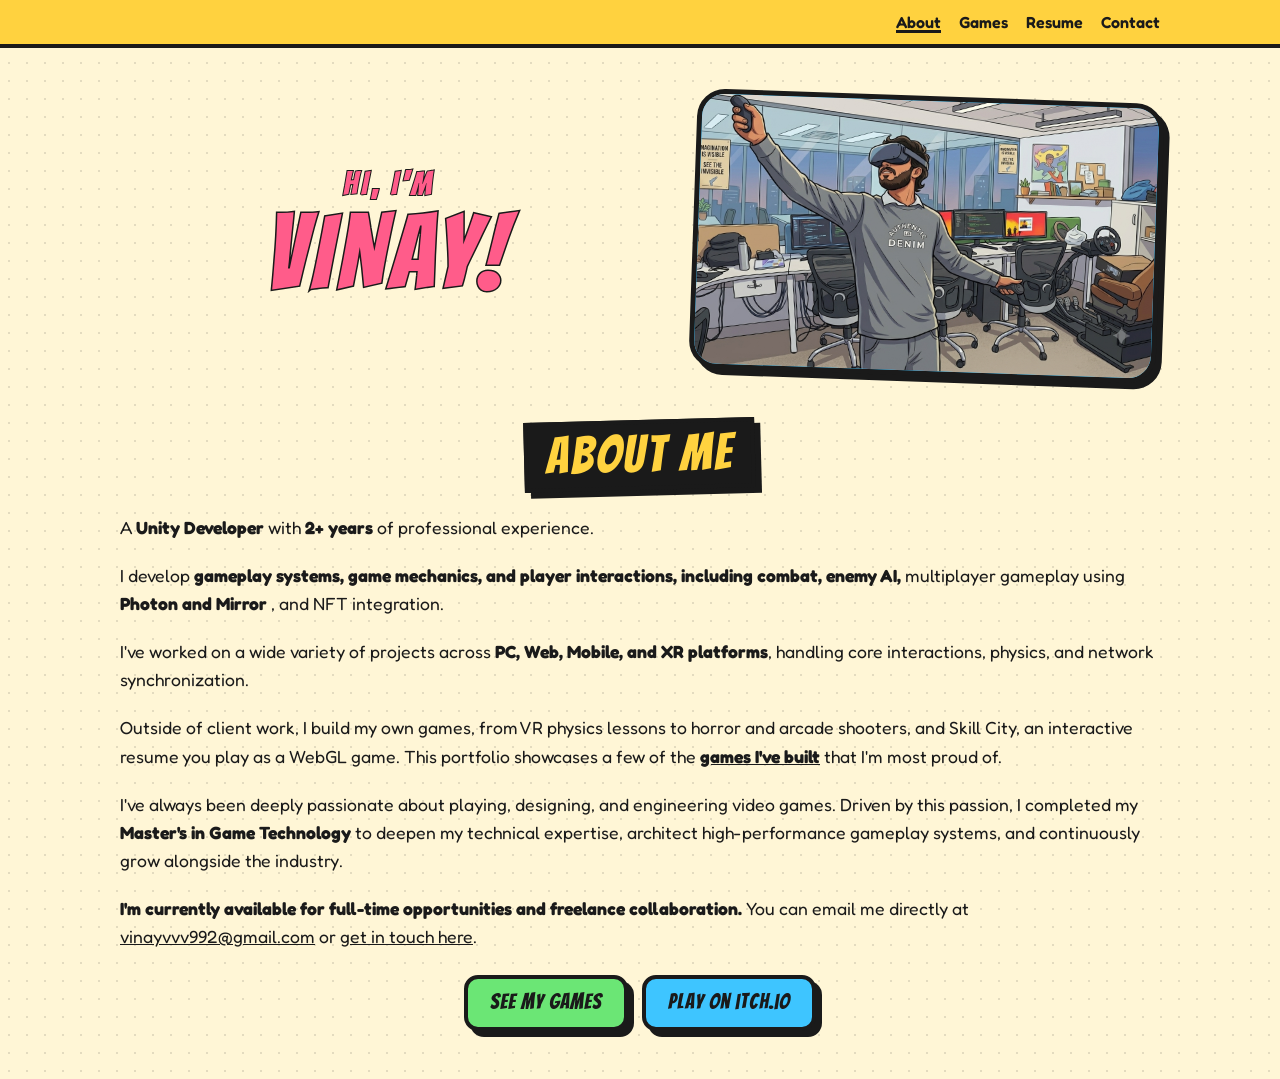
==== commit 0cc832b5: "new changes" ====
--- a/index.html
+++ b/index.html
@@ -47,15 +47,28 @@
             professional experience.
           </p>
           <p class="about-text">
-            I build interactive gameplay systems and implement real-time
-            <strong>multiplayer gameplay</strong> using frameworks such as
-            <strong>Photon and Mirror</strong>, along with
-            <strong>NFT integration</strong> using Ethereum and Solana wallets.
+            I develop
+            <strong
+              >gameplay systems, game mechanics, and player
+              interactions, including combat, enemy AI,</strong
+            >
+           multiplayer gameplay using
+            <strong
+              > Photon and Mirror</strong
+            >
+            , and NFT
+              integration.
+          </strong>
           </p>
           <p class="about-text">
             I've worked on a wide variety of projects across
             <strong>PC, Web, Mobile, and XR platforms</strong>, handling core
-            interactions, physics, and network synchronization. This portfolio
+            interactions, physics, and network synchronization. 
+          </p>
+          <p class="about-text">
+            Outside of client work, I build my own games, from VR physics
+            lessons to horror and arcade shooters, and Skill City, an
+            interactive resume you play as a WebGL game.  This portfolio
             showcases a few of the
             <a href="games.html"> <strong>games I've built</strong></a> that I'm
             most proud of.
